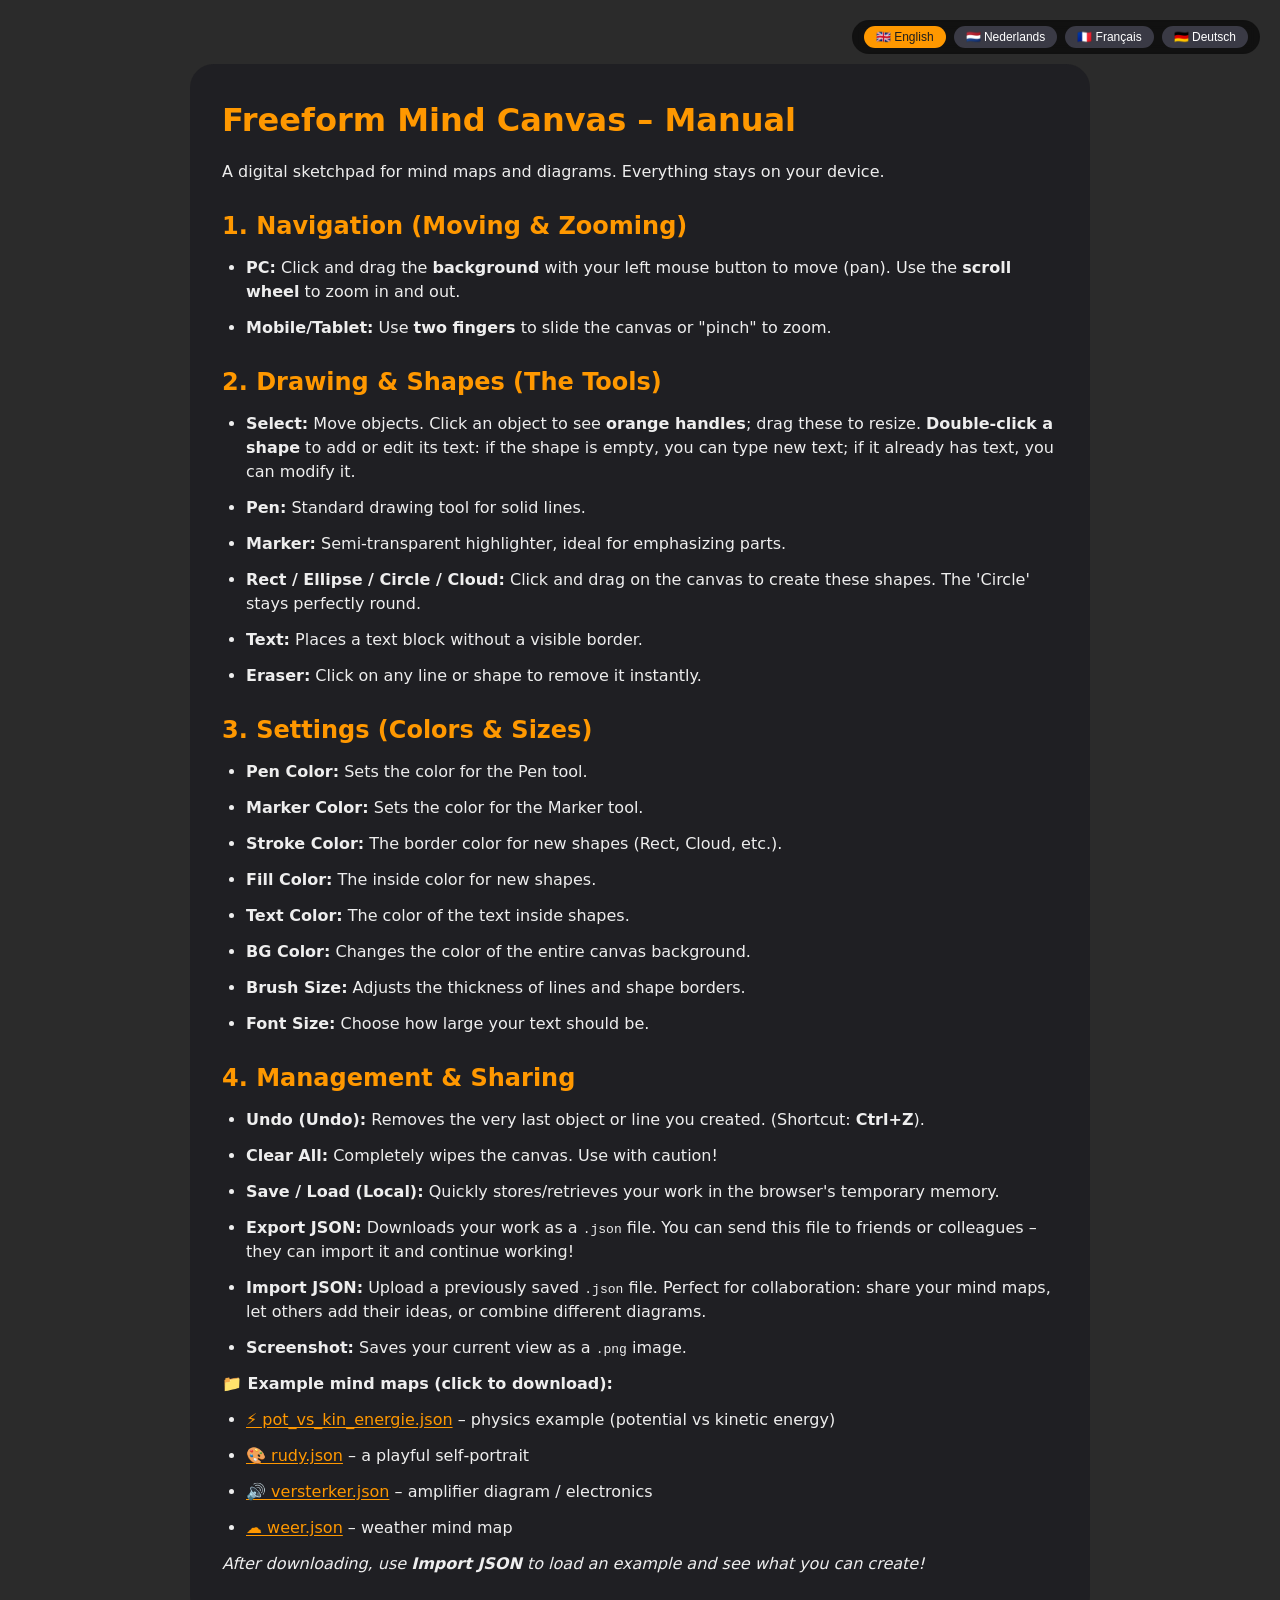
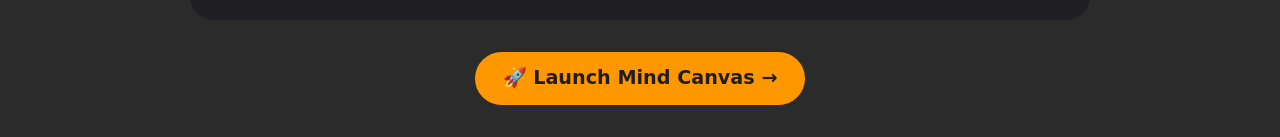
==== index.html @ 45b96aaa "initial commit" ====
<!DOCTYPE html>
<html lang="en">
<head>
    <meta charset="UTF-8">
    <meta name="viewport" content="width=device-width, initial-scale=1.0">
    <title>Freeform Mind Canvas – Welcome</title>
    <link rel="stylesheet" href="css/index.css">
</head>
<body>
<div class="language-bar">
    <button id="lang-en" class="lang-btn active">🇬🇧 English</button>
    <button id="lang-nl" class="lang-btn">🇳🇱 Nederlands</button>
    <button id="lang-fr" class="lang-btn">🇫🇷 Français</button>
    <button id="lang-de" class="lang-btn">🇩🇪 Deutsch</button>
</div>

<div class="container">
    <div id="content" class="content">
        <!-- dynamic content from translations -->
    </div>
    <div class="launch">
        <a href="mindcanvas.html" class="launch-btn">🚀 Launch Mind Canvas →</a>
    </div>
</div>

<script src="js/translations.js"></script>
<script src="js/index.js"></script>
</body>
</html>
---- css/index.css ----
* {
    margin: 0;
    padding: 0;
    box-sizing: border-box;
}

body {
    background: #2b2b2b;
    font-family: system-ui, 'Segoe UI', 'Helvetica Neue', sans-serif;
    color: #eee;
    line-height: 1.5;
    padding: 2rem;
}

.language-bar {
    position: fixed;
    top: 20px;
    right: 20px;
    background: rgba(0,0,0,0.6);
    backdrop-filter: blur(4px);
    border-radius: 30px;
    padding: 6px 12px;
    display: flex;
    gap: 8px;
    z-index: 10;
}

.lang-btn {
    background: #3a3a45;
    border: none;
    color: white;
    padding: 4px 12px;
    border-radius: 20px;
    font-size: 12px;
    cursor: pointer;
    transition: 0.1s;
}

.lang-btn.active {
    background: #ff9800;
    color: #1e1e1e;
}

.container {
    max-width: 900px;
    margin: 0 auto;
    padding-top: 2rem;
}

.content {
    background: rgba(30,30,35,0.9);
    border-radius: 24px;
    padding: 2rem;
    backdrop-filter: blur(4px);
}

.content h1 {
    color: #ff9800;
    margin-bottom: 1rem;
}

.content h2, .content h3 {
    color: #ff9800;
    margin-top: 1.5rem;
    margin-bottom: 0.75rem;
}

.content p, .content li {
    margin-bottom: 0.75rem;
}

.content ul {
    margin-left: 1.5rem;
}

.launch {
    text-align: center;
    margin-top: 2rem;
}

.launch-btn {
    display: inline-block;
    background: #ff9800;
    color: #1e1e1e;
    text-decoration: none;
    padding: 12px 28px;
    border-radius: 40px;
    font-weight: bold;
    font-size: 1.2rem;
    transition: 0.2s;
}

.launch-btn:hover {
    background: #ffb74d;
    transform: scale(1.02);
}

a {
    color: #ff9800;
    text-decoration: underline;
    text-underline-offset: 2px;
}

a:hover {
    color: #ffb74d;
}

@media (max-width: 700px) {
    body { padding: 1rem; }
    .content { padding: 1.2rem; }
    .launch-btn { font-size: 1rem; padding: 10px 20px; }
}
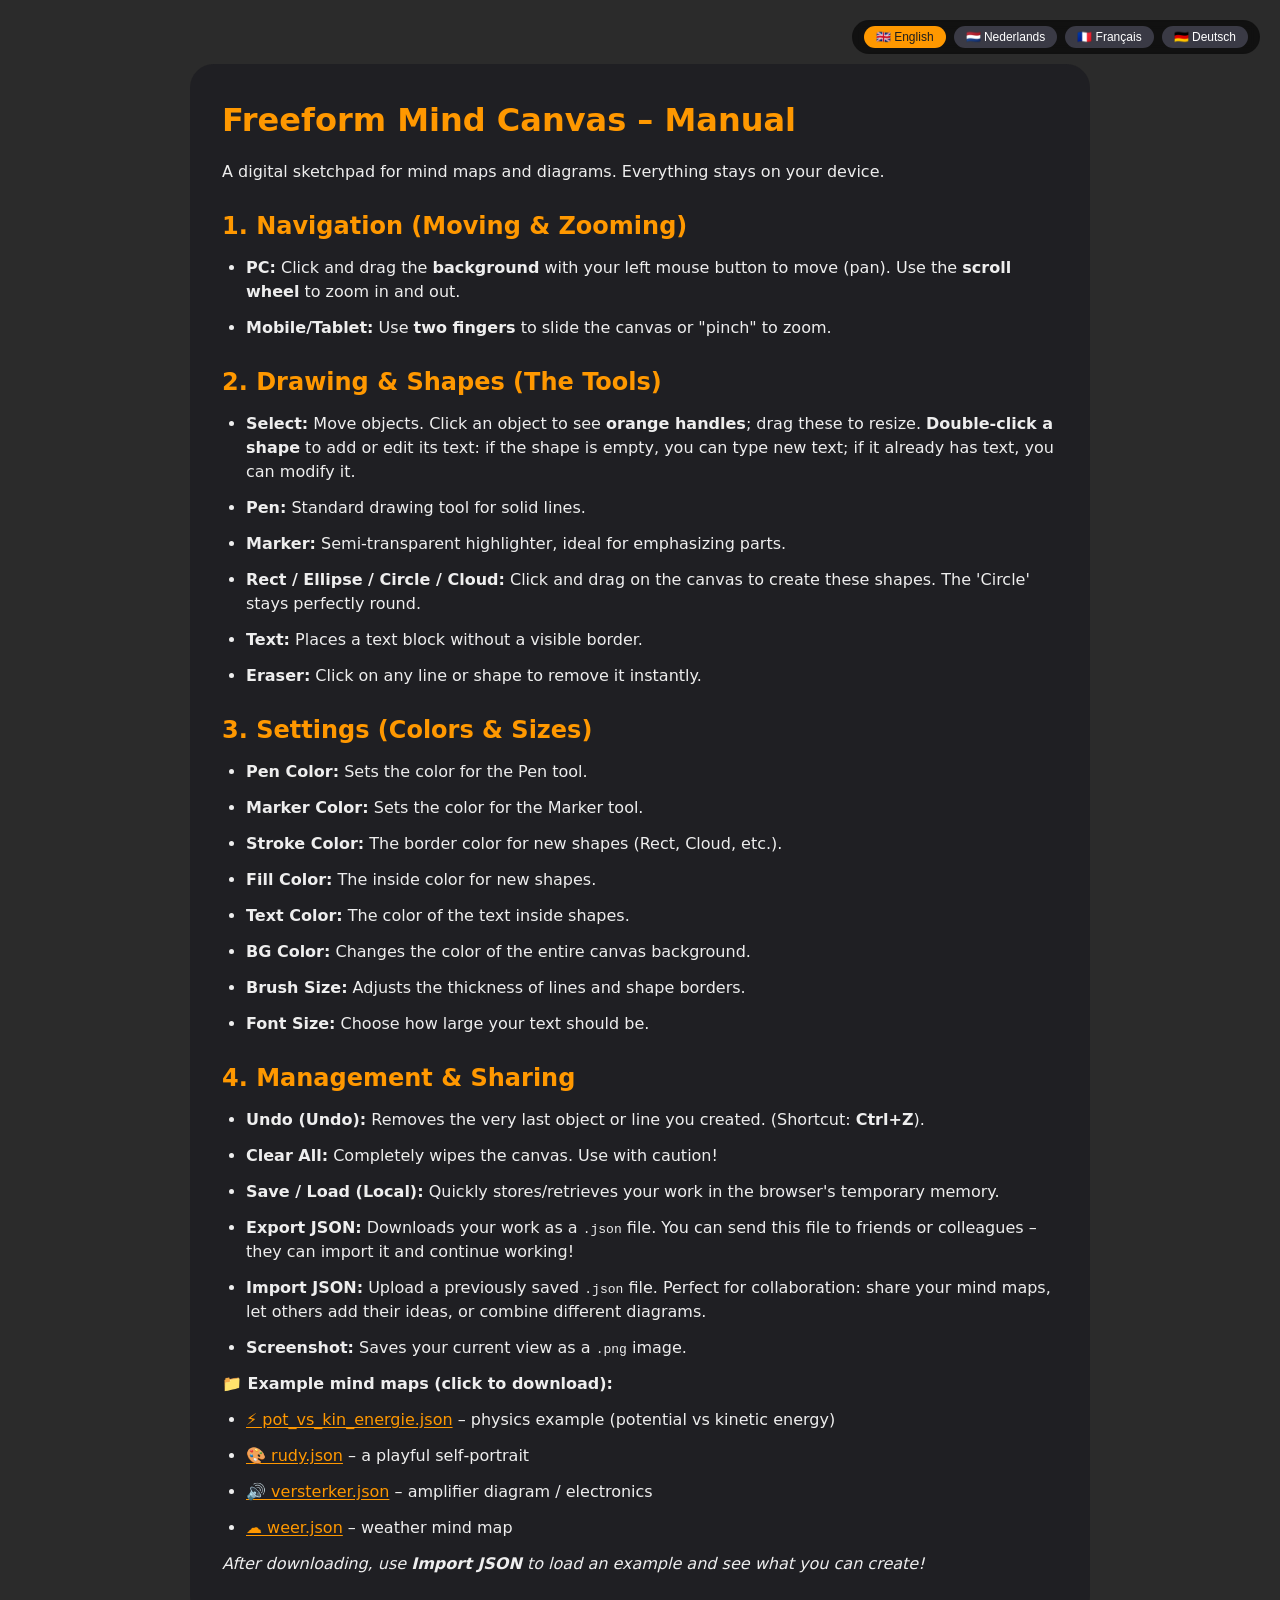
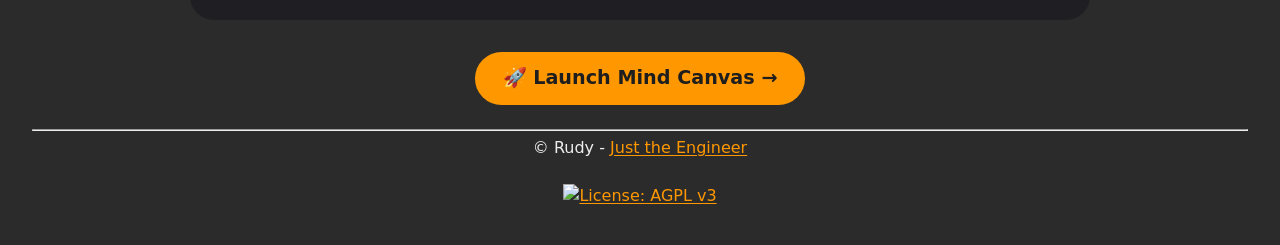
==== commit 61586daa: "added copyright and license" ====
--- a/index.html
+++ b/index.html
@@ -23,6 +23,14 @@
     </div>
 </div>
 
+<br>
+<hr>
+<div style="text-align: center; align: auto; margin: 5px;">
+&copy; Rudy - <a href="https://justtheengineer.eu/" target="_blank" rel="noopener noreferrer">Just the Engineer</a>
+<br><br>
+<a href="https://www.gnu.org/licenses/agpl-3.0" target="_blank" rel="nofollow"><img src="https://camo.githubusercontent.com/c61341f63648cdd5aba4f7a073b513106a63778c27b15f96c56157642bc943b4/68747470733a2f2f696d672e736869656c64732e696f2f62616467652f4c6963656e73652d4147504c25323076332d626c75652e737667" alt="License: AGPL v3" data-canonical-src="https://img.shields.io/badge/License-AGPL%20v3-blue.svg" style="max-width: 100%;"></a>
+</div>
+
 <script src="js/translations.js"></script>
 <script src="js/index.js"></script>
 </body>
